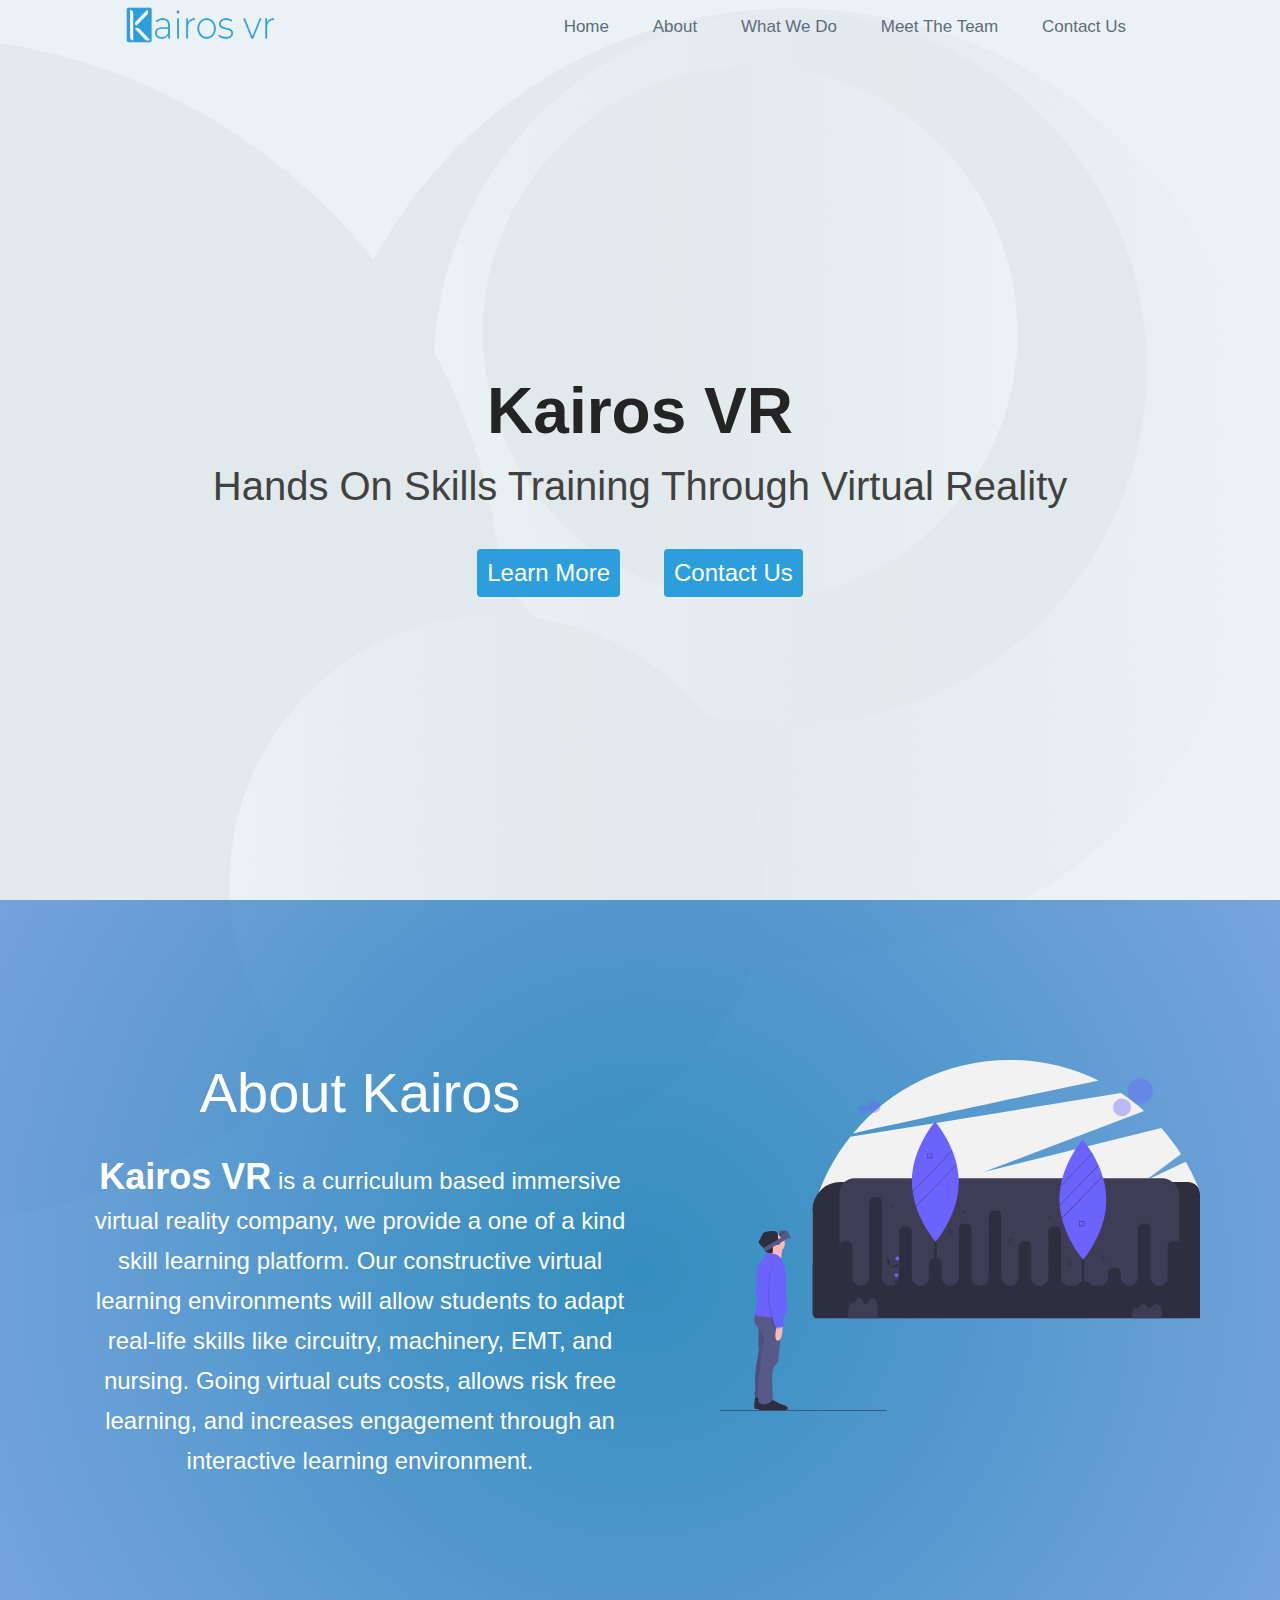
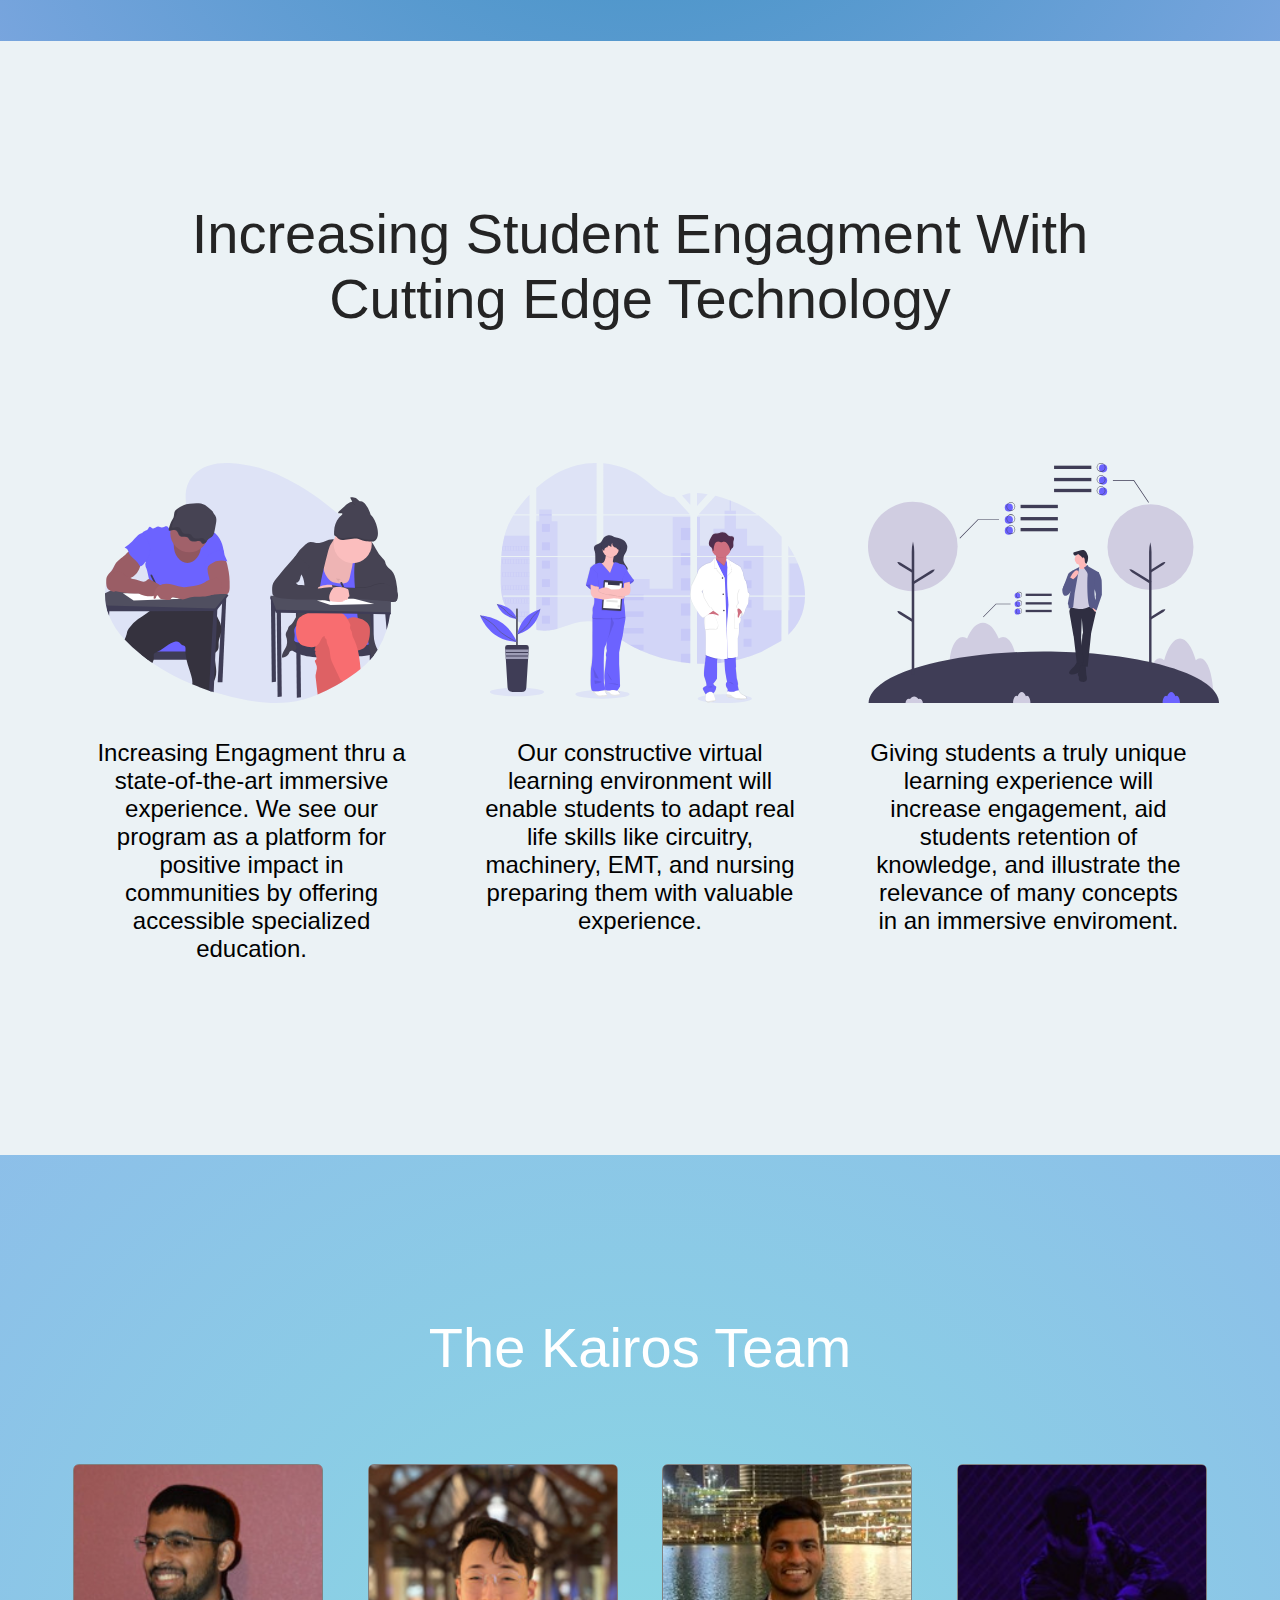
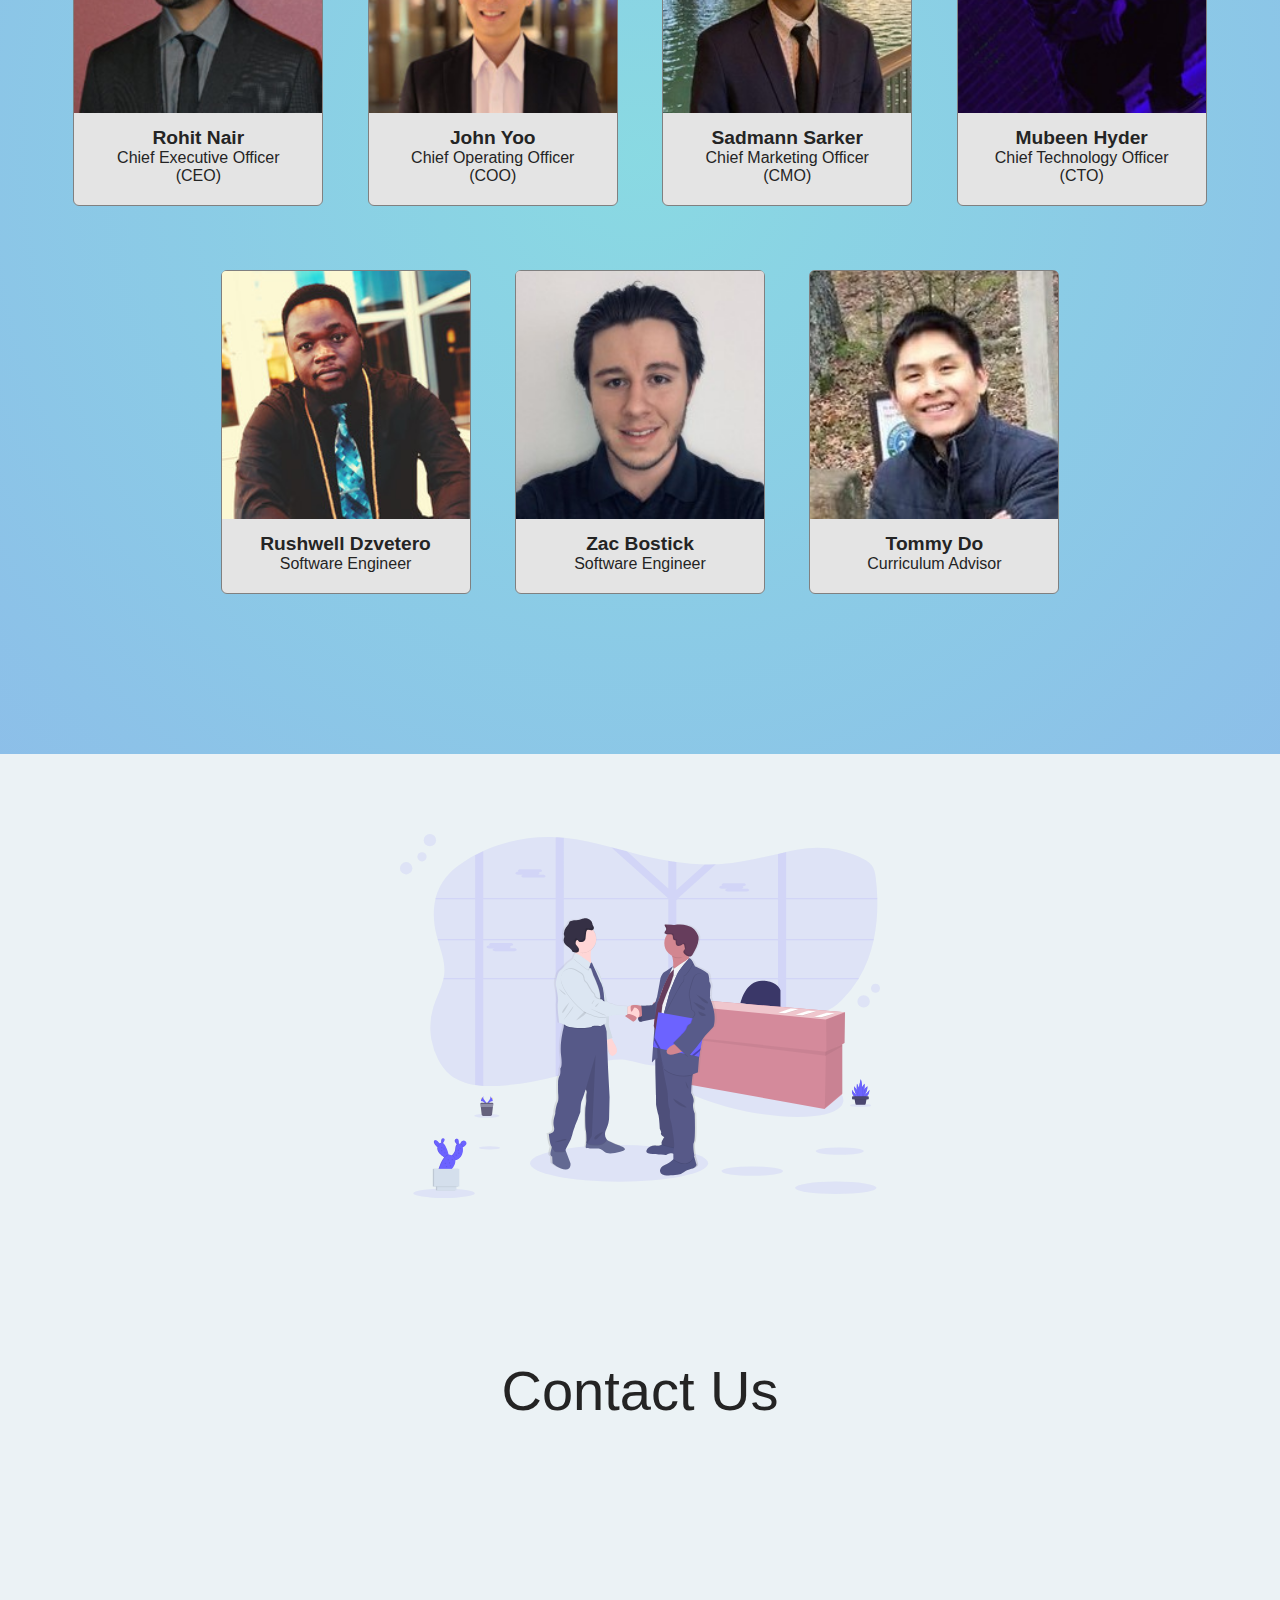
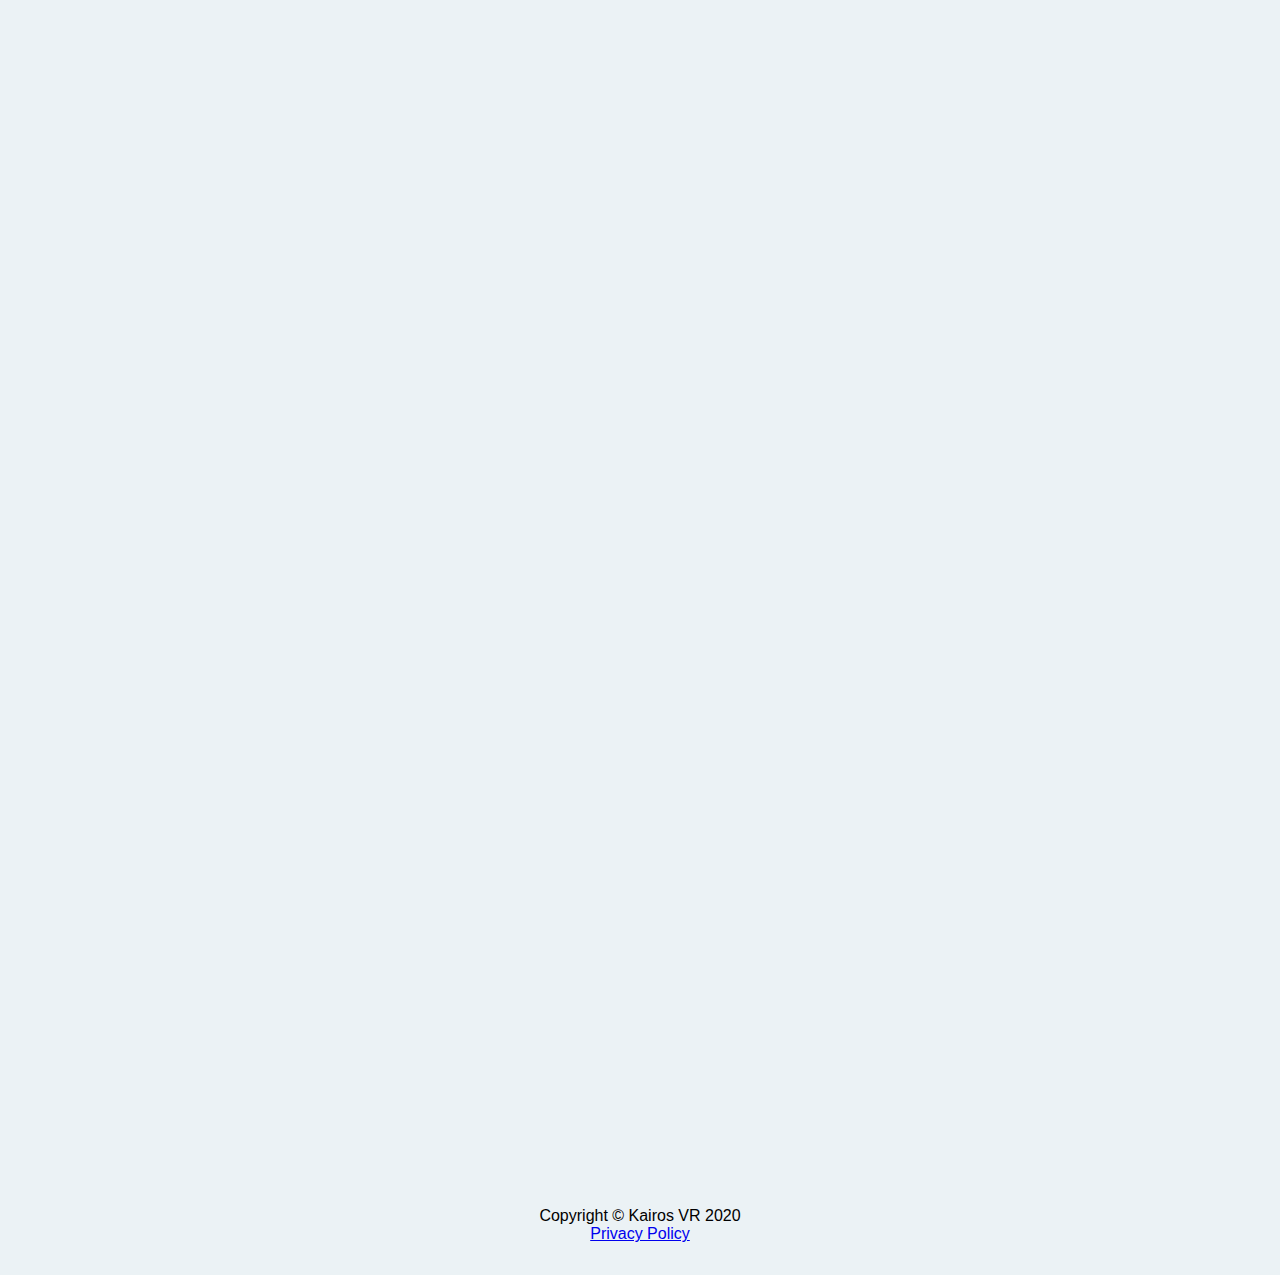
==== Kairos 2.0/index.html @ 25b6792e "New Site Upload" ====
<!DOCTYPE html>
    <head>
        <meta charset="utf-8">
        <meta http-equiv="X-UA-Compatible" content="IE=edge">
        <title>Kairos VR | Educational Virtual Reality</title>
        <meta name="description" content="">
        <link rel="icon" type="image/png" sizes="96x96" href="favicon-96x96.png">
        <meta name="viewport" content="width=device-width, initial-scale=1">
        <link rel="stylesheet" href="main.css">
    </head>
    <body>
    <div class="container">
        <div class="top-nav" id="topnav">
            <div class="logo">
                <img src="jgjl-2.png">
            </div>
            <ul class="links">
                <li><a href="#topnav">Home</a></li>
                <li><a href="#about">About</a></li>
                <li><a href="#whatwedo">What We Do</a></li>
                <li><a href="#whoweare">Meet The Team</a></li>
                <li><a href="#contactus">Contact Us</a></li>
            </ul>
            <div class="nav-btn">
                <div class="item1"></div>
                <div class="item2"></div>
                <div class="item3"></div>
            </div>
        </div>
        <div class="header">
            <h1>Kairos VR</h1>
            <p>Hands On Skills Training Through Virtual Reality</p>
            <div class="buttons">
            <button><a href="#whatwedo">Learn More</a></button>
            <button><a href="#contactus">Contact Us</a></button>
            </div>
        </div>
        <div class="circle">
            <img src="circle.png">
        </div>
        <div class="circle2">
            <img src="circle2.png">
        </div>
        <div class="circle3">
            <img src="circle2.png">
        </div>
        <div class="circle4">
            <img src="circle.png">
        </div>
        <div class="circle5">
            <img src="circle2.png">
        </div>
        <div class="about" id="about">
            <div class="aboutus">
            <h1>About Kairos</h1>
            <p><span>Kairos VR</span> is a curriculum based immersive virtual reality company, 
                we provide a one of a kind skill learning platform. Our constructive virtual learning 
                environments will allow students to adapt real-life skills like circuitry, 
                machinery, EMT, and nursing. Going virtual cuts costs, allows risk free learning, 
                and increases engagement through an interactive learning environment.</p>
            </div>
            <div class="aboutimg">
                <img src="undraw_augmented_reality_heuy.svg" alt="">
            </div>
        </div>
        <div class="whatwedo" id="whatwedo">
            <h1>Increasing Student Engagment With Cutting Edge Technology</h1>
            <div class="box1">
                <img src="undraw_exams_g4ow.svg">
                <p>Increasing Engagment thru a state-of-the-art immersive experience. 
                    We see our program as a platform for positive impact in communities 
                    by offering accessible specialized education.</p>
            </div>
            <div class="box2">
                <img src="undraw_doctors_hwty.svg">
                <p>Our constructive virtual learning environment will enable students to adapt real life skills like circuitry, 
                    machinery, EMT, and nursing preparing them with valuable experience.</p>
            </div>
            <div class="box3">
                <img src="undraw_environmental_study_skau.svg">
                <p>Giving students a truly unique learning experience will increase engagement, 
                    aid students retention of knowledge, and illustrate the relevance of many concepts in an immersive enviroment.</p>
            </div>
        </div>
        <div class="team">
            <h1 id="whoweare">The Kairos Team</h1>
            <div class="teamember1">
                <img src="Rohit.jfif">
                <h2>Rohit Nair</h2>
                <p>Chief Executive Officer<br>(CEO)</p>
            </div>
            <div class="teamember2">
                <img src="John Yoo.jfif">
                <h2>John Yoo</h2>
                <p>Chief Operating Officer<br>(COO)</p>
            </div>
            <div class="teamember3">
                <img src="Sadmann Sarker.jfif">
                <h2>Sadmann Sarker</h2>
                <p>Chief Marketing Officer<br>(CMO)</p>
            </div>
            <div class="teamember4">
                <img src="Mubeen Hyder.jfif">
                <h2>Mubeen Hyder</h2>
                <p>Chief Technology Officer<br>(CTO)</p>
            </div>
            <br>
            <div class="teamember6">
                <img src="Rushwell.jfif">
                <h2>Rushwell Dzvetero</h2>
                <p>Software Engineer</p>
            </div>
            <div class="teamember5">
                <img src="Zac Bostick.jfif">
                <h2>Zac Bostick</h2>
                <p>Software Engineer</p>
            </div>
            <div class="teamember7">
                <img src="Tommy.jfif">
                <h2>Tommy Do</h2>
                <p>Curriculum Advisor</p>                
            </div>
        </div>
        <div class="contact">
            <img id="contactus" src="undraw_business_deal_cpi9.svg">
            <h1>Contact Us</h1>
        <iframe src="https://docs.google.com/forms/d/e/1FAIpQLSe-tEXtTAZ8sK4uthu2Tya0pVW0spykoXbkTWrafcUpCHQlzA/viewform?embedded=true" width="640" height="1200" frameborder="0" marginheight="0" marginwidth="0">Loading…</iframe>
        </div>
        <div class="footer">
            <p>Copyright &#169; Kairos VR 2020</p>
            <a href="privacypol.html">Privacy Policy</a>
        </div>
        <script src="app.js"></script>
    </div>
    </body>
</html>
---- Kairos 2.0/main.css ----
/* General */
*{
    margin: 0px;
    padding: 0px;
    box-sizing: border-box;

}
html{
    scroll-behavior: smooth;
}
.container{
    overflow-x:hidden;
    position: relative;
    background-color: rgba(218, 231, 236, 0.541);
    overflow-y: hidden;  
}

/* Top Navigation */
.top-nav{
    font-family: sans-serif;
    display: flex;
    justify-content: space-around;
    align-items: center;
    /* background-color: rgb(51, 129, 192); */
    min-height: 6vh;
}
.links{
    display: flex;
    justify-content: space-evenly;
    width:50%;
}
.top-nav a {
    color: rgb(96, 108, 122);
    text-decoration: none;
    font-size: 17px;
    font-weight: 400;
}
.top-nav a:hover{
    color:rgb(154, 159, 165);
}
.links li{
    list-style: none;
    padding-left: 10px;
}
.top-nav img{
    height: 3rem;
    padding: 5px;
}
.nav-btn div{
    width: 23px;
    height: 2px;
    background-color: rgba(0, 0, 0, 0.774);
    margin: 5.5px;
    transition: all 0.5s ease;
    
}
.nav-btn{
    display: none;
}


/* Top Navigation Responsive */
@media screen and (max-width: 1024px){
    .container{
        overflow-x:hidden;
    }
    .links{
        position: absolute;
        right: 0px;
        height: 86vh;
        top: 4vh;
        background-color: rgba(231, 236, 238, 0.959);
        display: flex;
        flex-direction: column;
        width: 40%;
        align-items: center;
        vertical-align: top;
        transform: translateX(100%);
        transition: transform 0.5s ease-in;
    }
    .links li{
        opacity: 0;
        text-align: center;
        margin: 0px !important;
    }
    .nav-btn{
        display: block;
        cursor: pointer;
    }
    .top-nav a{
        font-size: 1rem;
        color: black;
        font-weight: bold;
    }
    }
.nav-active{
    transform: translateX(0%);
    
}
/* Animations for Top Navigation */
@keyframes navLinkFade{
    from{
        opacity: 0;
        transform: translateX(50px);
    }
    to{
        opacity: 1;
        transform: translateX(0px);
    }
}

.toggle .item1{
    transform: rotate(-45deg) translate(-5px,6px);
}
.toggle .item2{
    opacity: 0;
}
.toggle .item3{
    transform: rotate(45deg) translate(-5px,-6px);
}

/* Header */

.header{
    /* background: linear-gradient(-45deg, #3381C0, #3c80e7, #23a6d5, #23d5ab);
	background-size: 400% 400%;
    animation: gradient 15s ease infinite; */
    min-height: 94vh;
}
.header h1{
    font-family: "Raleway", sans-serif;
    color: rgb(36, 36, 36);
    font-size: 4rem;
    text-align: center;
    padding-top: 20rem;
    padding-bottom: 1rem;
}
.header p{
    font-family: "Raleway", sans-serif;
    color: rgb(65, 65, 65);
    text-align: center;
    font-size: 2.5rem;
}
.buttons{
    display:block;
    text-align: center;
}
button{
    background-color: #2C9EDC;
    color: white;
    font-family: sans-serif;
    font-size: 1.5rem;
    padding: 10px;
    border-radius: 4px;
    border: none;
    margin: 20px;
    cursor: pointer;
    margin-top: 40px;
}
.buttons a{
    color: white;
    font-family: sans-serif;
    font-size: 1.5rem;
    text-decoration: none;
}
button:hover{
    background-color: rgb(57, 186, 255);
}
@keyframes gradient {
	0% {
		background-position: 0% 50%;
	}
	50% {
		background-position: 100% 50%;
	}
	100% {
		background-position: 0% 50%;
	}
}
.circle{
    position: absolute;
    top: 0px;
    right: 0px;
    z-index: -1;
    height: 40%;
    animation: circlesmove 80s ease infinite;
}
.circle img{
    height: 40%;
}
.circle2{
    position: absolute;
    top: 2px;
    right: 10%;
    z-index: -1;
    height: 30%;
    animation: circlesmove2 80s ease infinite
}
.circle2 img{
    height: 40%;
}
.circle3{
    position: absolute;
    top: 20px;
    right: 60%;
    z-index: -1;
    height: 50%;
    animation: circlesmove3 80s ease infinite
}
.circle3 img{
    height: 40%;
}
.circle4{
    position: absolute;
    top: 1%;
    right: 20%;
    z-index: -1;
    height: 15%;
    animation: circlesmove4 80s ease infinite
}
.circle4 img{
    height: 60%;
}
.circle5{
    position: absolute;
    top: 10%;
    right: 40%;
    z-index: -1;
    height: 15%;
    animation: circlesmove5 80s ease infinite
}
.circle5 img{
    height: 60%;
}
@media screen and (max-width: 1024px){
    .circle{
        position: absolute;
        top: 0px;
        right: 0px;
        z-index: -1;
        height: 10%;
        animation: circlesmove 120s ease infinite
    }
    .circle img{
        height: 60%;
    }
    .circle2{
        position: absolute;
        top: 30%;
        right: 30%;
        z-index: -1;
        height: 5%;
        animation: circlesmove2 120s ease infinite
    }
    .circle2 img{
        height: 40%;
    }
    .circle3{
        position: absolute;
        top: 10%;
        right: 60%;
        z-index: -1;
        height: 15%;
        animation: circlesmove3 120s ease infinite
    }
    .circle3 img{
        height: 20%;
    }
    .circle4{
        position: absolute;
        top: 10%;
        right: 20%;
        z-index: -2;
        height: 15%;
        animation: circlesmove4 120s ease infinite
    }
    .circle4 img{
        height: 20%;
    }
    .circle5{
        position: absolute;
        top: 10%;
        right: 40%;
        z-index: -3;
        height: 15%;
        animation: circlesmove5 120s ease infinite
    }
    .circle5 img{
        height: 20%;
    }
    .header h1{
        font-size: 3rem;
        padding-top: 9.5rem;
    }
    .header p{
        font-size: 2rem;
    }
    .buttons{
        margin-top: 40px;
    }
    .header button{
        margin-top: 10px;
    }
}

@keyframes circlesmove{
    from{
        top: 0px;
        right:0px;
        transform: translateX(50px);
    }
    to{
        top: 5%;
        right: 70%;
        transform: translateX(0px);
    }
}
@keyframes circlesmove2{
    from{
        top: 10%;
        right: 80%;
        transform: translateX(50px);
    }
    to{
        top: 10%;
        right: 10%;
        transform: translateX(0px);
    }
}
@keyframes circlesmove3{
    from{
        top: 20%;
        right: 30%;
        transform: translateX(50px);
    }
    to{
        top: 40%;
        right: 10%;
        transform: translateX(0px);
    }
}
@keyframes circlesmove4{
    from{
        top: 30%;
        right: 60%;
        transform: translateX(50px);
    }
    to{
        top: 40%;
        right: 20%;
        transform: translateX(0px);
    }
}
@keyframes circlesmove5{
    from{
        top: 20%;
        right: 20%;
        transform: translateX(50px);
    }
    to{
        top: 10%;
        right: 10%;
        transform: translateX(0px);
    }
}

/* About Section */

.about {
    background: rgba(44, 158, 220, 0.514);
    background: radial-gradient(circle, rgba(18, 123, 180, 0.849) 0%,rgba(68, 130, 211, 0.692)) 100%;
    font-family: sans-serif;
    padding-top: 10rem;
    padding-bottom: 10rem;
    flex: 1;
}
.aboutus{
    flex: 1;
    display: inline-block;
    justify-content: flex-end;
    text-align: center;
    padding-left: 5rem;
    width: 50vw;
}
.aboutimg{
   display: inline-flex;
   float: right;
   padding-right: 5rem;
}
.aboutimg img{
    width: 30rem;
}
.about h1{
    color: white;
    font-size: 3.5rem;
    font-family: sans-serif;
    font-weight: 400;
    margin-bottom: 2rem;
}
.about span{
    color: white;
    font-size: 1.5em;
    font-weight: bold;
}
.about p{
    color: white;
    font-size: 1.5em;
    line-height: 2.5rem;
    
}
@media screen and (max-width: 1160px){
    .about{
        padding-top: 7rem;
        padding-bottom: 5rem;
    }
    .aboutus{
        width: 100vw;
        padding-left: 0;
        
    }
    .aboutus h1{
        width: 100vw;
        margin-bottom: 3rem;
        text-align: center;
    }
    .aboutus p{
        font-size: 1.5rem;
    }
    .about span{
        font-size: 2rem;
    }
    .aboutimg{
        padding-right: 0;
        float: none;
        display: block;
        text-align: center;
    }
    .aboutimg img{
        width: 90vw;
        margin: 0 auto;
        margin-top: 2rem;
    }
}

/* What We do Section */
.whatwedo{
    font-family: sans-serif;
    padding-top: 10rem;
    text-align: center;
    padding-bottom: 10rem;
    overflow: hidden;
}
.whatwedo h1{
    color: #242424;
    font-size: 3.5rem;
    font-family: sans-serif;
    padding-bottom: 20px;
    font-weight: 400;
    width: 60rem;
    margin: 0 auto;
    margin-bottom: 5rem;
}
.box1 p{
    font-size: 1.5rem;
    
}
.box2 p{
    font-size: 1.5rem;
    
}
.box3 p{
    font-size: 1.5rem;
    
}
.box1 img{
    height: 15rem;
    margin-bottom: 2rem;
}
.box2 img{
    height: 15rem;
    margin-bottom: 2rem;
}
.box3 img{
    height: 15rem;
    margin-bottom: 2rem;
}
.box1{
    display: inline-block;
    margin: 0 auto;
    vertical-align: top;
    /* margin: 2rem; */
    padding: 2rem;
    width: 30vw;
}
.box2{
    display: inline-block;
    margin: 0 auto;
    vertical-align: top;
    /* margin: 2rem; */
    padding: 2rem;
    width: 30vw;
}
.box3{
    display: inline-block;
    margin: 0 auto;
    vertical-align: top;
    /* margin: 2rem; */
    padding: 2rem;
    width: 30vw;
}
@media screen and (max-width: 1160px){
    .whatwedo h1{
        width: 100vw;
        font-size: 2rem;
    }
    .box1{
        width: 100vw;
    }
    .box2{
        width: 100vw;
    }
    .box3{
        width: 100vw;
    }
}

/* Team */
.team{
    font-family: sans-serif;
    padding-top: 10rem;
    text-align: center;
    padding-bottom: 10rem;
    background: rgb(45,194,209);
    background: radial-gradient(circle, rgba(45,194,209,0.5130646008403361) 0%, rgba(59,147,222,0.5382746848739496) 100%);
}
.team h1{
    color: white;
    font-size: 3.5rem;
    font-family: sans-serif;
    padding-bottom: 20px;
    font-weight: 400;
    width: 60rem;
    margin: 0 auto;
}
.team div{
    width: 250px;
    margin-top: 4rem;
    display: inline-block;
    border: gray solid 0.7px;
    border-radius: 6px;
    padding-bottom: 20px;
    margin-left: 20px;
    margin-right: 20px;
    background-color: rgb(228, 228, 228);
}
.team img{
    border-radius: 4px 4px 0px 0px;
    width: 248px;
}
.team h2{
    padding-top: 10px;
    color: #242424;
    font-size: 1.2rem;
}
.team p{
    color: #242424;
    font-size: 1rem;
}
@media screen and (max-width: 1024px){
    .team{
        padding-top: 5rem;
        text-align: center;
    }
    .team h1{
        font-size: 2rem;
        width: 100%;
        margin: 0 auto;
    }
}
.contact h1{
    color: #242424;
    font-size: 3.5rem;
    font-family: sans-serif;
    padding-bottom: 20px;
    font-weight: 400;
    text-align: center;
    margin-top: 10rem;
    margin-bottom: 5rem;
}
.contact img{
    width: 30rem;
    display: block;
    margin: 0 auto;
    margin-bottom: 5rem;
    margin-top: 5rem;
}
iframe{
    width: 100%;
}
.footer{
    width: 100%;
    text-align: center;
    padding: 0px;
    margin: 0px;
    display: inline-block;
    margin-top: 5rem;
    font-family: sans-serif;
    margin-bottom: 2rem;
}
.footer a{
    cursor: pointer;
}


/* SVG animations */

#surfboard2{
    animation: float 1s infinite;
    transform-origin: center;
}

@keyframes float{
    from{
        -webkit-width: 100px
    }
  to{
    -webkit-width: 120px
  }
}
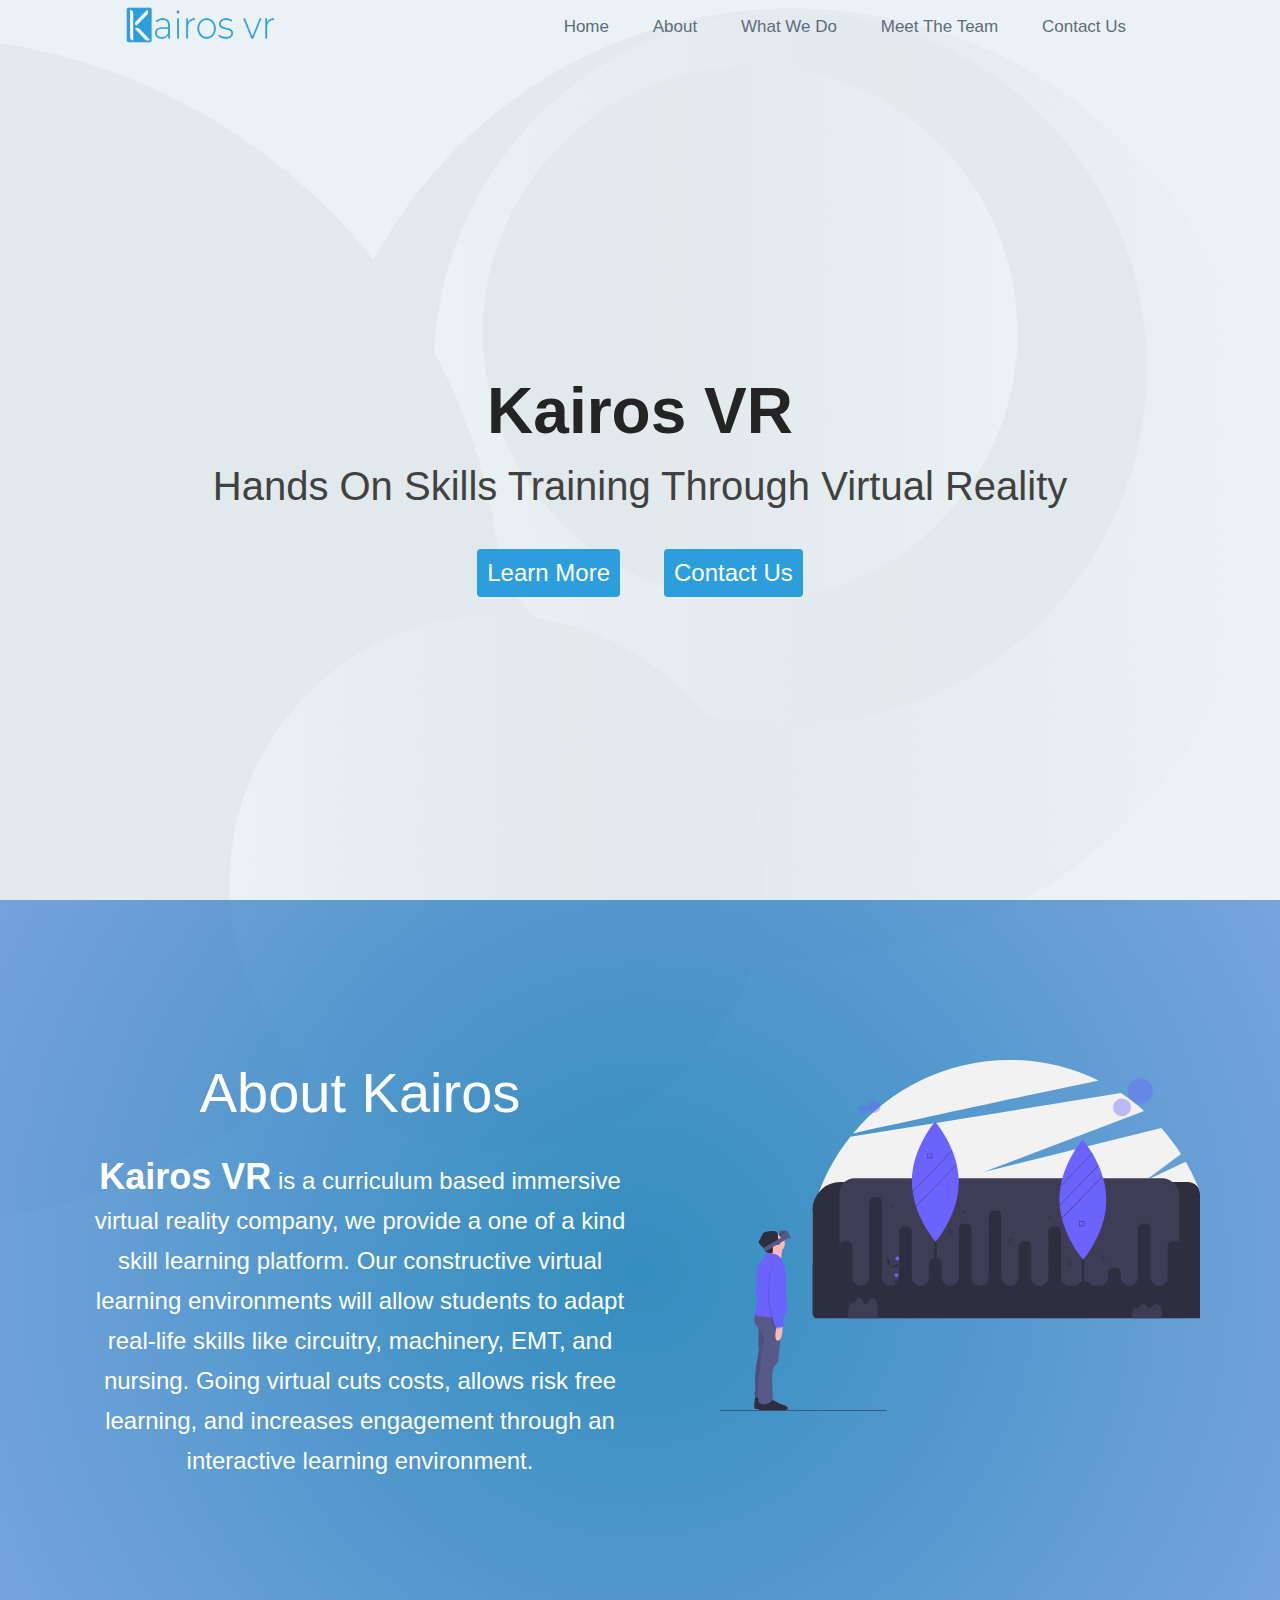
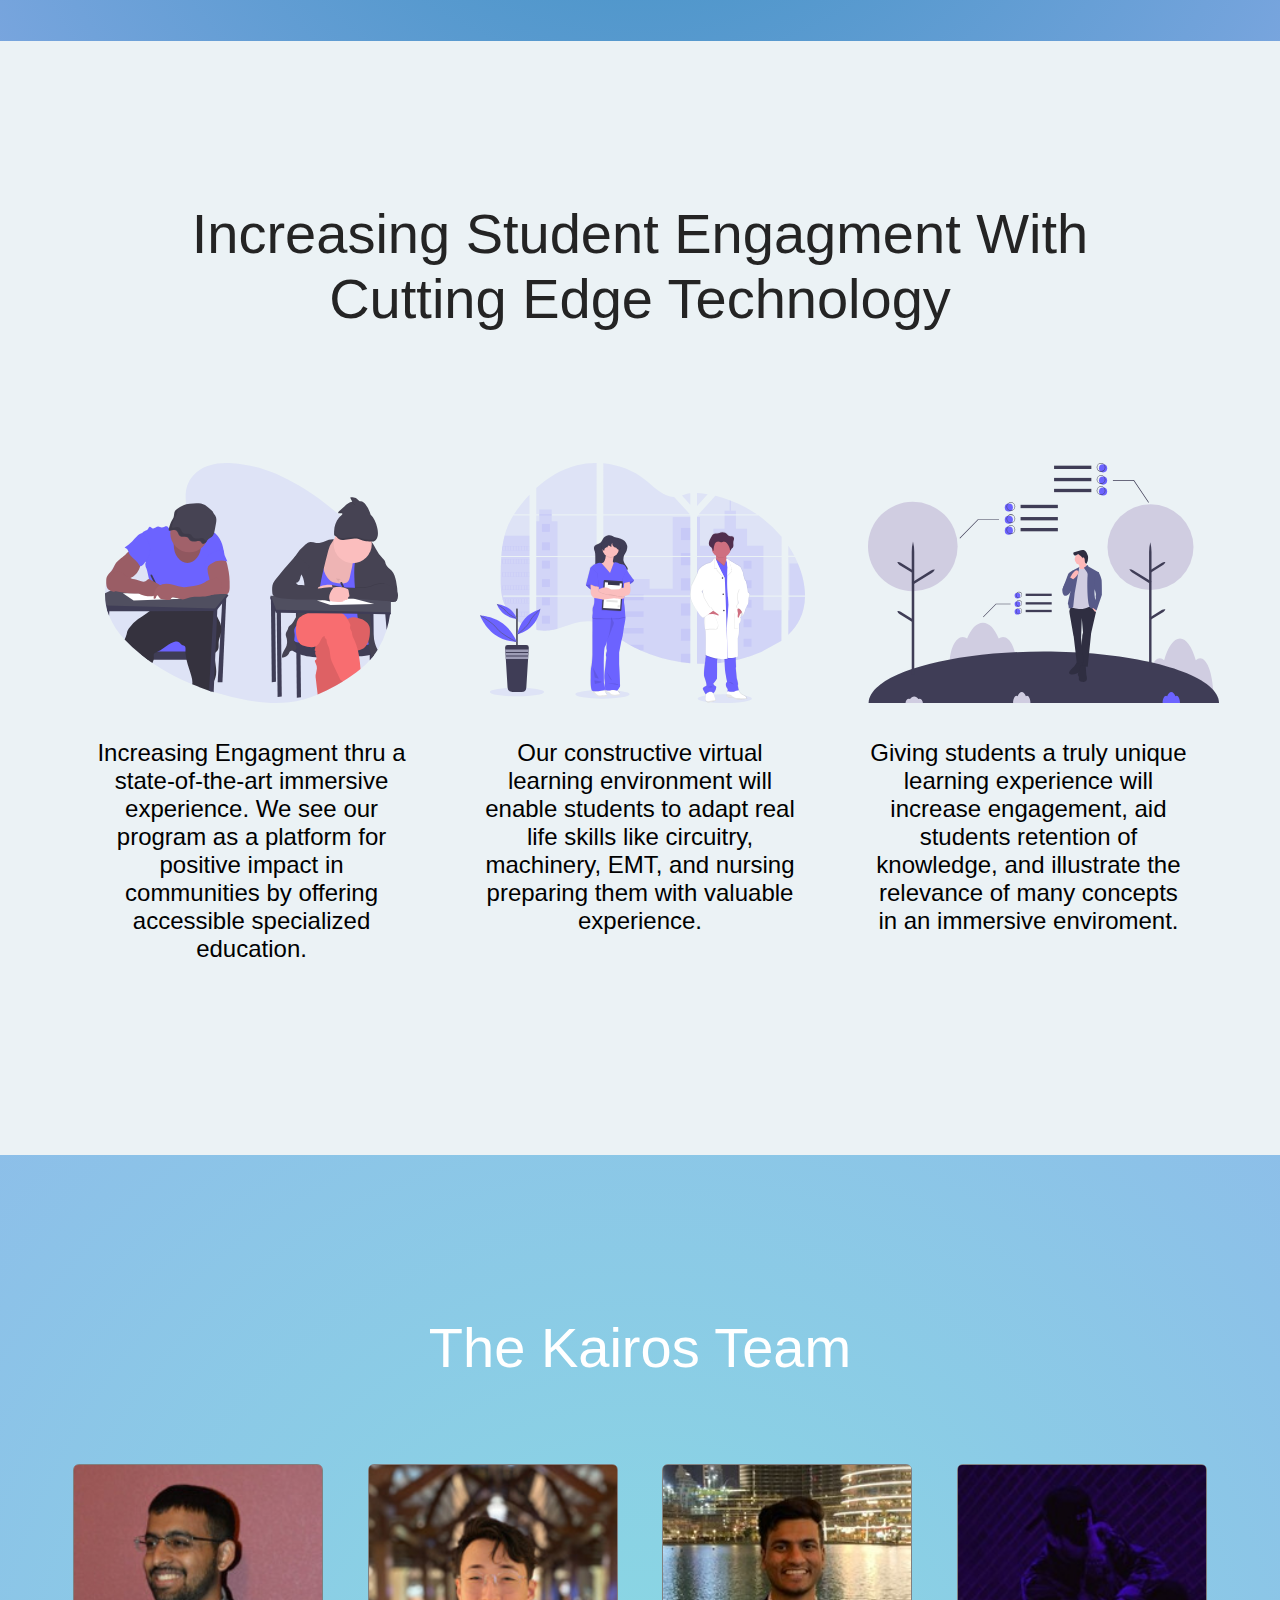
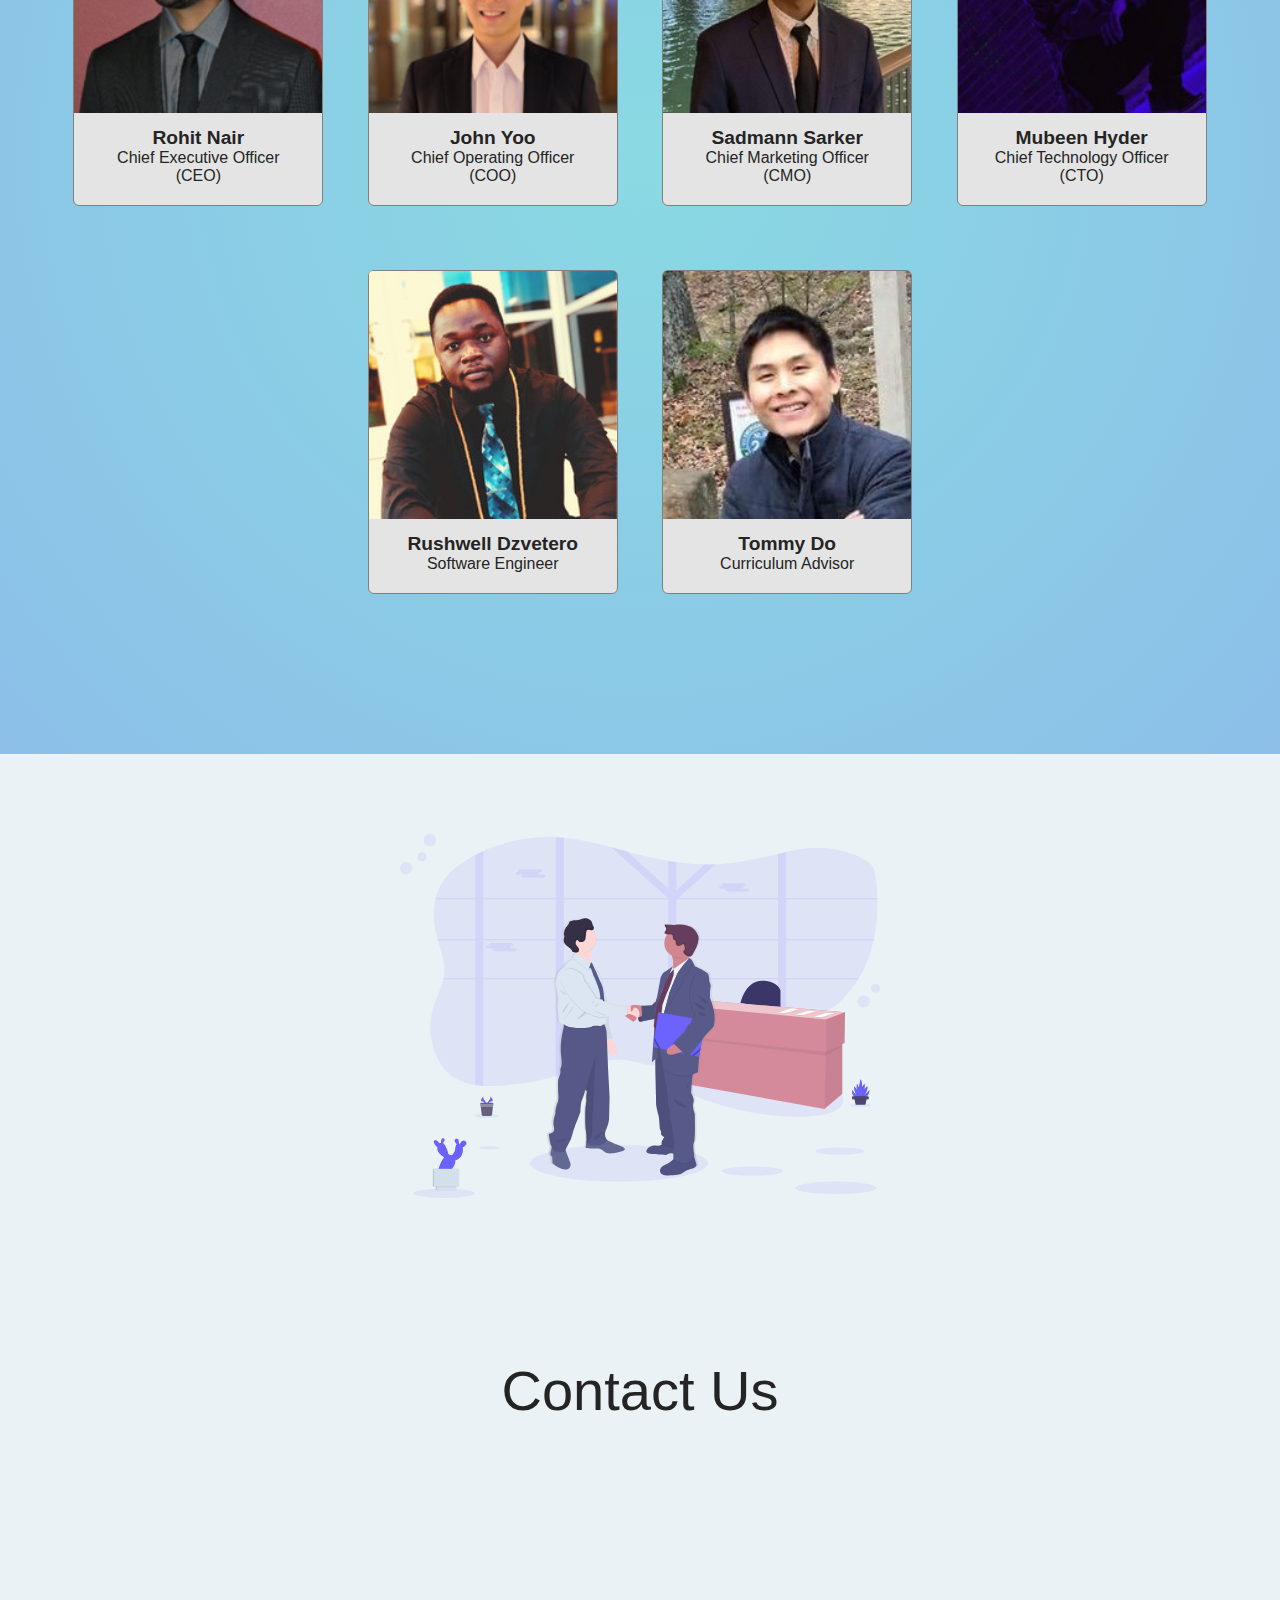
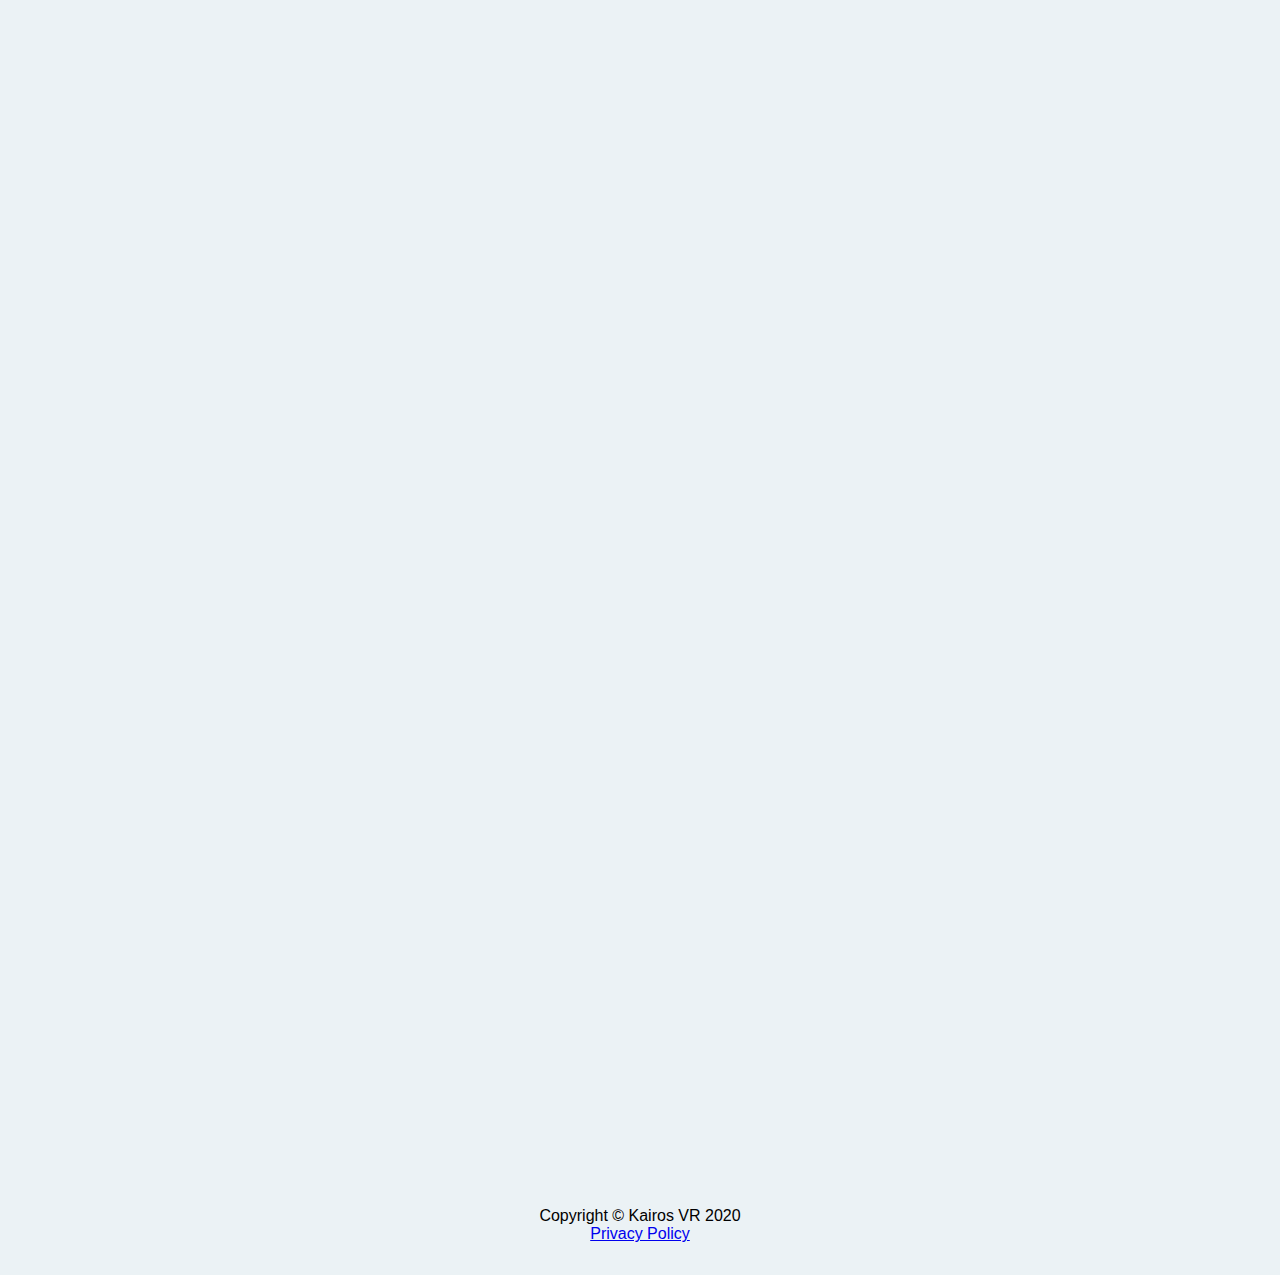
==== commit cb85bc09: "Update index.html" ====
--- a/Kairos 2.0/index.html
+++ b/Kairos 2.0/index.html
@@ -110,11 +110,11 @@
                 <h2>Rushwell Dzvetero</h2>
                 <p>Software Engineer</p>
             </div>
-            <div class="teamember5">
+<!--             <div class="teamember5">
                 <img src="Zac Bostick.jfif">
                 <h2>Zac Bostick</h2>
                 <p>Software Engineer</p>
-            </div>
+            </div> -->
             <div class="teamember7">
                 <img src="Tommy.jfif">
                 <h2>Tommy Do</h2>
@@ -133,4 +133,4 @@
         <script src="app.js"></script>
     </div>
     </body>
-</html>+</html>
